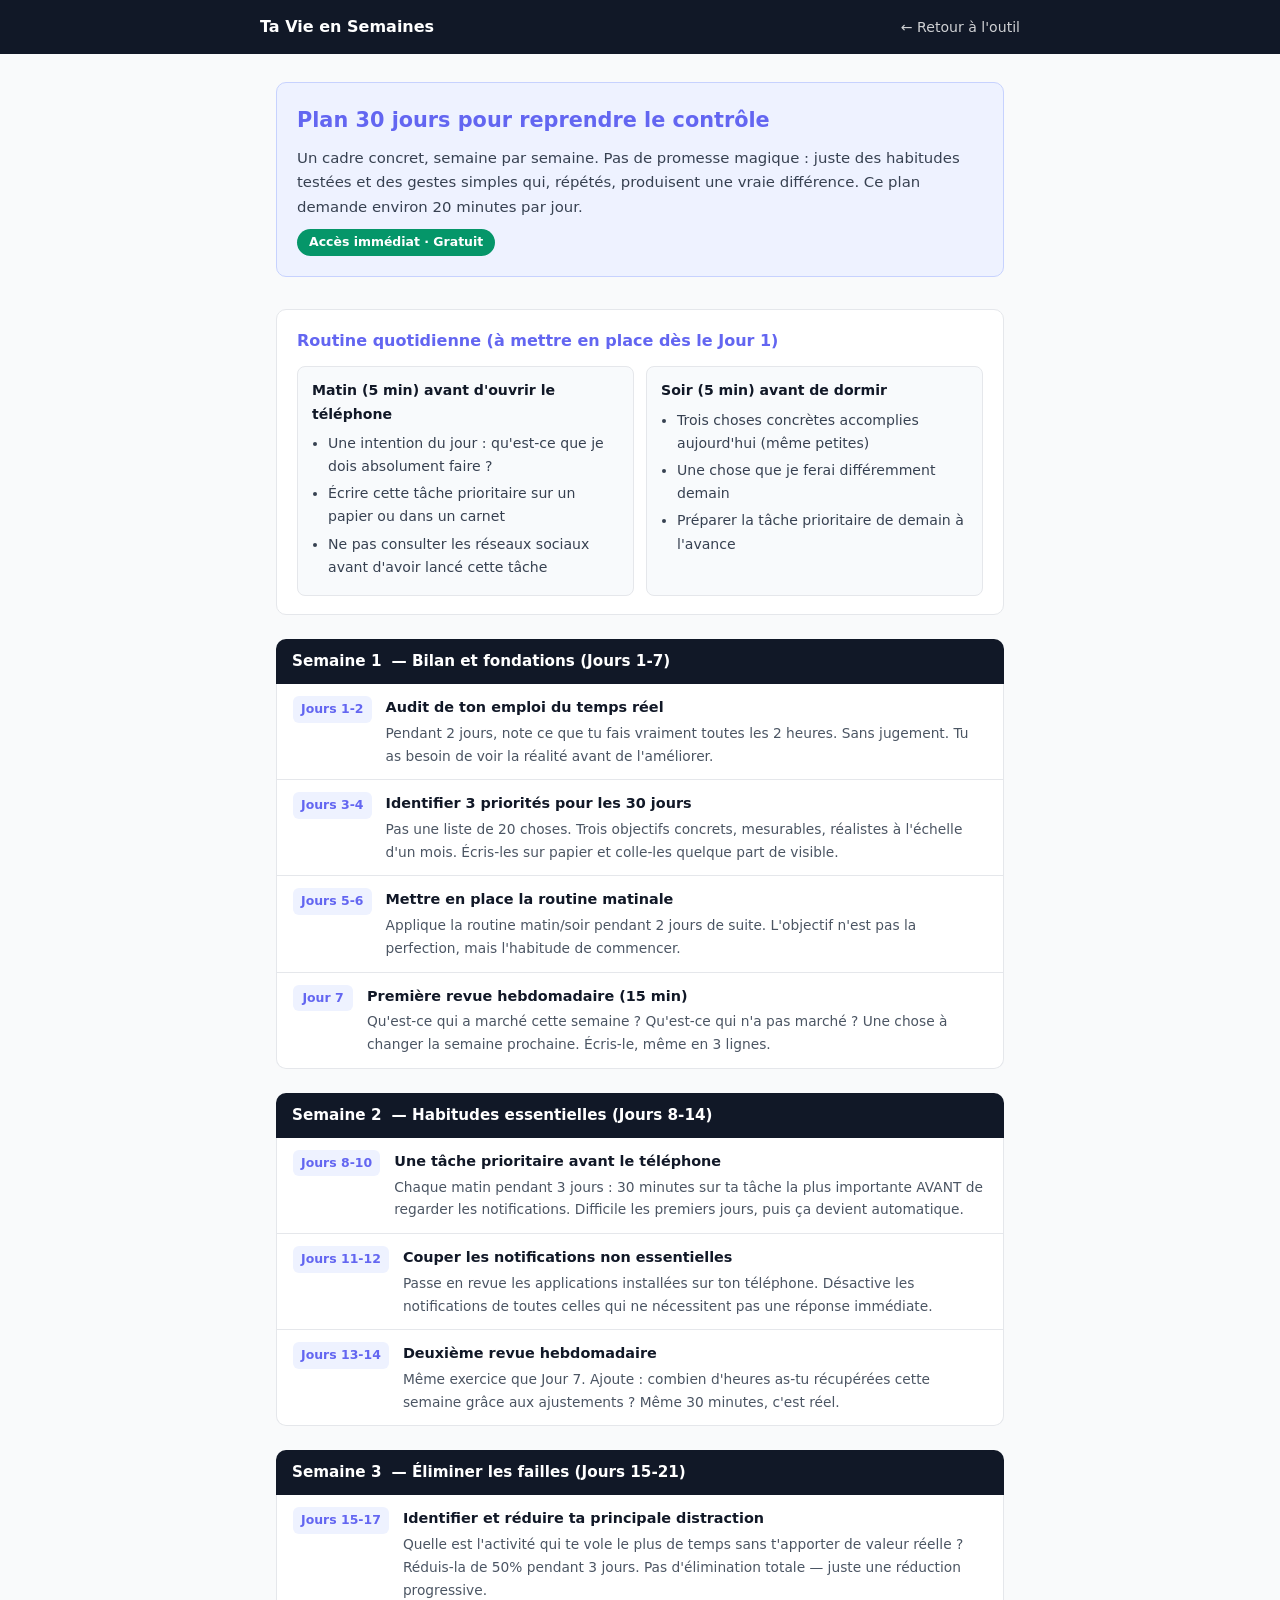
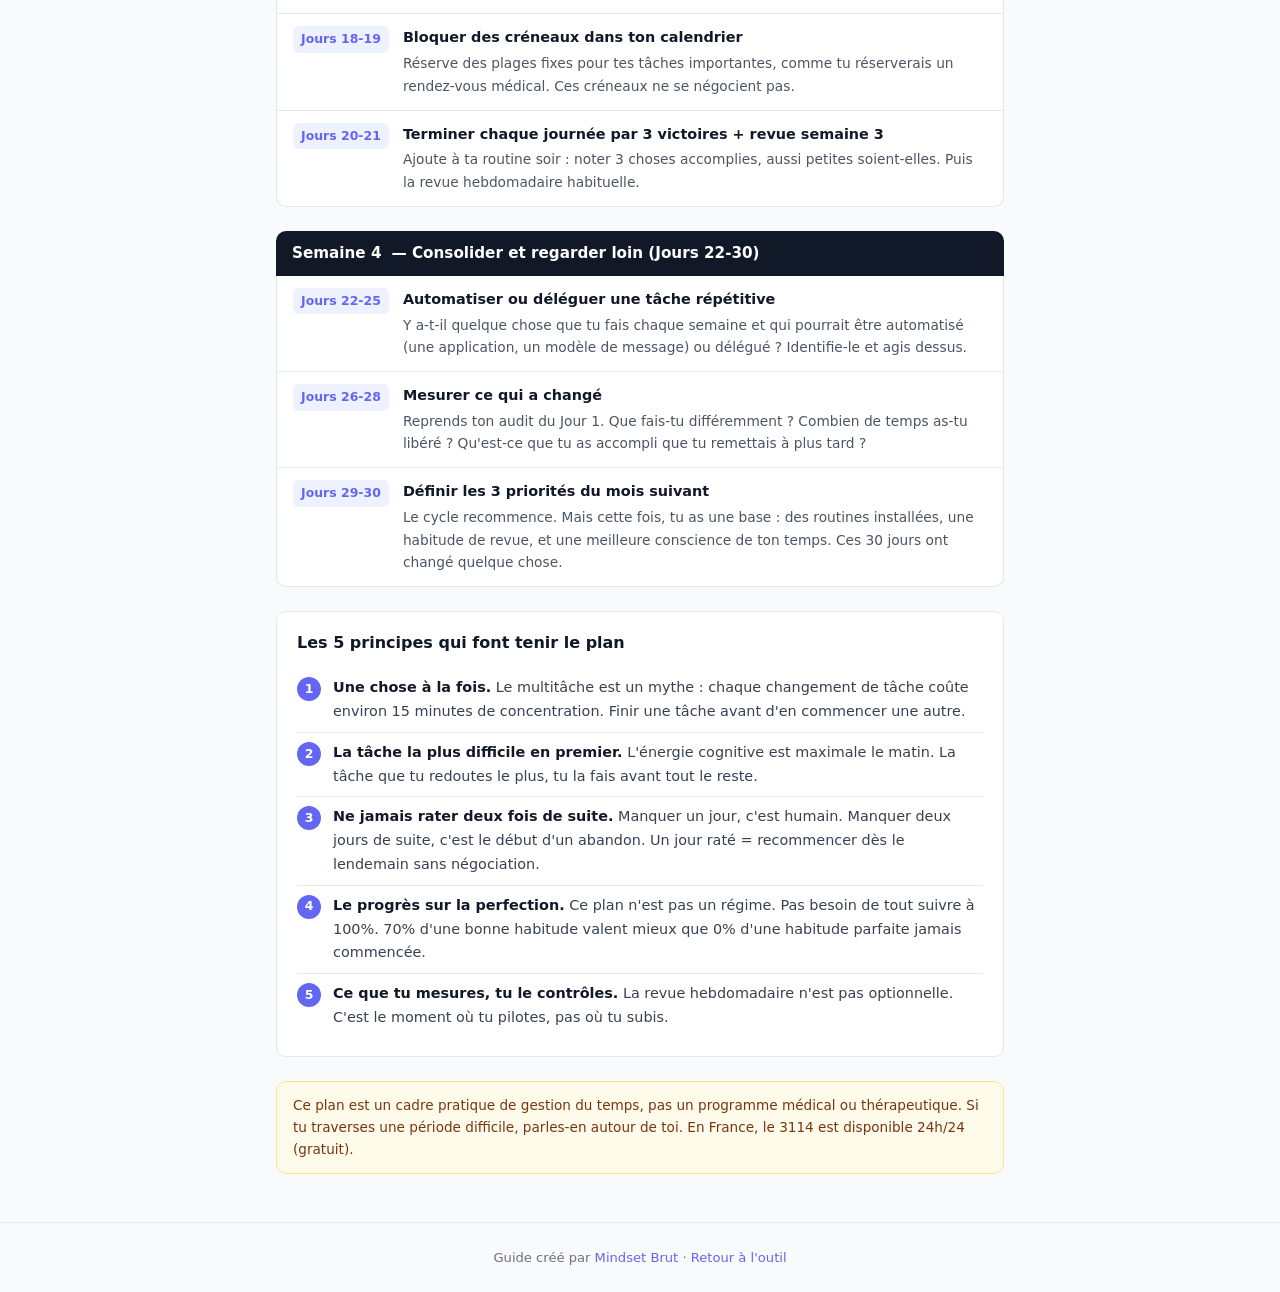
==== guides/plan-30-jours.html @ 94f1faed "Lead magnet instantane : guide plan-30-jours.html + success state avec lien direct + cleanup (BOS 29" ====
<!DOCTYPE html>
<html lang="fr">
<head>
  <meta charset="UTF-8" />
  <meta name="viewport" content="width=device-width, initial-scale=1.0" />
  <title>Plan 30 jours pour reprendre le contrôle | Ta Vie en Semaines</title>
  <meta name="description" content="Un plan de 30 jours concret et sobre pour reprendre le contrôle de ton temps. Routines quotidiennes, révisions hebdomadaires et habitudes durables." />
  <meta name="robots" content="noindex, follow" />
  <style>
    :root {
      --bg: #f9fafb;
      --surface: #ffffff;
      --primary: #111827;
      --accent: #6366f1;
      --accent-light: #eef2ff;
      --success: #059669;
      --border: #e5e7eb;
      --text: #111827;
      --text-muted: #6b7280;
      --radius: 10px;
      --font: 'Segoe UI', system-ui, sans-serif;
    }
    *, *::before, *::after { box-sizing: border-box; margin: 0; padding: 0; }
    html { font-size: 16px; scroll-behavior: smooth; }
    body { font-family: var(--font); background: var(--bg); color: var(--text); line-height: 1.65; }

    header { background: #111827; padding: 14px 20px; }
    .header-inner { max-width: 760px; margin: 0 auto; display: flex; align-items: center; justify-content: space-between; }
    .brand { color: #fff; font-weight: 700; font-size: 1rem; text-decoration: none; }
    .header-back { color: rgba(255,255,255,.8); font-size: .88rem; text-decoration: none; }
    .header-back:hover { color: #fff; }

    main { max-width: 760px; margin: 0 auto; padding: 28px 16px 48px; }

    .intro { background: var(--accent-light); border: 1px solid #c7d2fe; border-radius: var(--radius); padding: 20px; margin-bottom: 32px; }
    .intro h1 { font-size: 1.3rem; color: var(--accent); margin-bottom: 8px; }
    .intro p { font-size: .93rem; color: #374151; }
    .intro .badge { display: inline-block; background: var(--success); color: #fff; border-radius: 20px; font-size: .78rem; font-weight: 600; padding: 3px 12px; margin-top: 10px; }

    /* Daily routine box */
    .routine-box { background: var(--surface); border: 1px solid var(--border); border-radius: var(--radius); padding: 18px 20px; margin-bottom: 24px; }
    .routine-box h2 { font-size: 1rem; font-weight: 700; color: var(--accent); margin-bottom: 12px; display: flex; align-items: center; gap: 8px; }
    .routine-grid { display: grid; grid-template-columns: 1fr 1fr; gap: 12px; }
    .routine-card { background: #f8fafc; border: 1px solid var(--border); border-radius: 8px; padding: 12px 14px; }
    .routine-card-title { font-weight: 700; font-size: .88rem; color: var(--primary); margin-bottom: 6px; }
    .routine-card ul { padding-left: 16px; font-size: .88rem; color: #374151; }
    .routine-card ul li { margin-bottom: 4px; }
    @media (max-width: 480px) { .routine-grid { grid-template-columns: 1fr; } }

    /* Week blocks */
    .week { margin-bottom: 24px; }
    .week-header { background: var(--primary); color: #fff; border-radius: var(--radius) var(--radius) 0 0; padding: 10px 16px; font-weight: 700; font-size: .95rem; display: flex; align-items: center; gap: 10px; }
    .week-body { background: var(--surface); border: 1px solid var(--border); border-top: none; border-radius: 0 0 var(--radius) var(--radius); }
    .day-block { padding: 12px 16px; border-bottom: 1px solid var(--border); display: flex; gap: 14px; align-items: flex-start; }
    .day-block:last-child { border-bottom: none; }
    .day-label { background: var(--accent-light); color: var(--accent); border-radius: 6px; padding: 3px 8px; font-size: .78rem; font-weight: 700; min-width: 60px; text-align: center; flex-shrink: 0; }
    .day-content { font-size: .9rem; }
    .day-content strong { color: var(--primary); }
    .day-content p { color: #4b5563; margin-top: 2px; font-size: .86rem; }

    /* Rules */
    .rules { background: var(--surface); border: 1px solid var(--border); border-radius: var(--radius); padding: 18px 20px; margin-bottom: 24px; }
    .rules h2 { font-size: 1rem; font-weight: 700; color: var(--primary); margin-bottom: 12px; }
    .rule { display: flex; gap: 12px; align-items: flex-start; padding: 8px 0; border-bottom: 1px solid var(--border); }
    .rule:last-child { border-bottom: none; }
    .rule-num { background: var(--accent); color: #fff; border-radius: 50%; width: 24px; height: 24px; display: flex; align-items: center; justify-content: center; font-size: .78rem; font-weight: 700; flex-shrink: 0; margin-top: 1px; }
    .rule-text { font-size: .9rem; color: #374151; }
    .rule-text strong { color: var(--primary); }

    /* Disclaimer */
    .disclaimer { background: #fffbeb; border: 1px solid #fde68a; border-radius: var(--radius); padding: 12px 16px; font-size: .85rem; color: #78350f; margin-top: 24px; }

    footer { text-align: center; padding: 24px 16px; font-size: .82rem; color: var(--text-muted); border-top: 1px solid var(--border); }
    footer a { color: var(--accent); text-decoration: none; }

    @media print { header, footer, .disclaimer { display: none; } main { padding: 0; } }
  </style>
</head>
<body>

<header>
  <div class="header-inner">
    <a href="../index.html" class="brand">Ta Vie en Semaines</a>
    <a href="../index.html" class="header-back">← Retour à l'outil</a>
  </div>
</header>

<main>

  <div class="intro">
    <h1>Plan 30 jours pour reprendre le contrôle</h1>
    <p>Un cadre concret, semaine par semaine. Pas de promesse magique : juste des habitudes testées et des gestes simples qui, répétés, produisent une vraie différence. Ce plan demande environ 20 minutes par jour.</p>
    <span class="badge">Accès immédiat · Gratuit</span>
  </div>

  <!-- Routine quotidienne -->
  <div class="routine-box">
    <h2>Routine quotidienne (à mettre en place dès le Jour 1)</h2>
    <div class="routine-grid">
      <div class="routine-card">
        <div class="routine-card-title">Matin (5 min) avant d'ouvrir le téléphone</div>
        <ul>
          <li>Une intention du jour : qu'est-ce que je dois absolument faire ?</li>
          <li>Écrire cette tâche prioritaire sur un papier ou dans un carnet</li>
          <li>Ne pas consulter les réseaux sociaux avant d'avoir lancé cette tâche</li>
        </ul>
      </div>
      <div class="routine-card">
        <div class="routine-card-title">Soir (5 min) avant de dormir</div>
        <ul>
          <li>Trois choses concrètes accomplies aujourd'hui (même petites)</li>
          <li>Une chose que je ferai différemment demain</li>
          <li>Préparer la tâche prioritaire de demain à l'avance</li>
        </ul>
      </div>
    </div>
  </div>

  <!-- Semaine 1 -->
  <div class="week">
    <div class="week-header"><span>Semaine 1</span> — Bilan et fondations (Jours 1-7)</div>
    <div class="week-body">
      <div class="day-block">
        <div class="day-label">Jours 1-2</div>
        <div class="day-content">
          <strong>Audit de ton emploi du temps réel</strong>
          <p>Pendant 2 jours, note ce que tu fais vraiment toutes les 2 heures. Sans jugement. Tu as besoin de voir la réalité avant de l'améliorer.</p>
        </div>
      </div>
      <div class="day-block">
        <div class="day-label">Jours 3-4</div>
        <div class="day-content">
          <strong>Identifier 3 priorités pour les 30 jours</strong>
          <p>Pas une liste de 20 choses. Trois objectifs concrets, mesurables, réalistes à l'échelle d'un mois. Écris-les sur papier et colle-les quelque part de visible.</p>
        </div>
      </div>
      <div class="day-block">
        <div class="day-label">Jours 5-6</div>
        <div class="day-content">
          <strong>Mettre en place la routine matinale</strong>
          <p>Applique la routine matin/soir pendant 2 jours de suite. L'objectif n'est pas la perfection, mais l'habitude de commencer.</p>
        </div>
      </div>
      <div class="day-block">
        <div class="day-label">Jour 7</div>
        <div class="day-content">
          <strong>Première revue hebdomadaire (15 min)</strong>
          <p>Qu'est-ce qui a marché cette semaine ? Qu'est-ce qui n'a pas marché ? Une chose à changer la semaine prochaine. Écris-le, même en 3 lignes.</p>
        </div>
      </div>
    </div>
  </div>

  <!-- Semaine 2 -->
  <div class="week">
    <div class="week-header"><span>Semaine 2</span> — Habitudes essentielles (Jours 8-14)</div>
    <div class="week-body">
      <div class="day-block">
        <div class="day-label">Jours 8-10</div>
        <div class="day-content">
          <strong>Une tâche prioritaire avant le téléphone</strong>
          <p>Chaque matin pendant 3 jours : 30 minutes sur ta tâche la plus importante AVANT de regarder les notifications. Difficile les premiers jours, puis ça devient automatique.</p>
        </div>
      </div>
      <div class="day-block">
        <div class="day-label">Jours 11-12</div>
        <div class="day-content">
          <strong>Couper les notifications non essentielles</strong>
          <p>Passe en revue les applications installées sur ton téléphone. Désactive les notifications de toutes celles qui ne nécessitent pas une réponse immédiate.</p>
        </div>
      </div>
      <div class="day-block">
        <div class="day-label">Jours 13-14</div>
        <div class="day-content">
          <strong>Deuxième revue hebdomadaire</strong>
          <p>Même exercice que Jour 7. Ajoute : combien d'heures as-tu récupérées cette semaine grâce aux ajustements ? Même 30 minutes, c'est réel.</p>
        </div>
      </div>
    </div>
  </div>

  <!-- Semaine 3 -->
  <div class="week">
    <div class="week-header"><span>Semaine 3</span> — Éliminer les failles (Jours 15-21)</div>
    <div class="week-body">
      <div class="day-block">
        <div class="day-label">Jours 15-17</div>
        <div class="day-content">
          <strong>Identifier et réduire ta principale distraction</strong>
          <p>Quelle est l'activité qui te vole le plus de temps sans t'apporter de valeur réelle ? Réduis-la de 50% pendant 3 jours. Pas d'élimination totale — juste une réduction progressive.</p>
        </div>
      </div>
      <div class="day-block">
        <div class="day-label">Jours 18-19</div>
        <div class="day-content">
          <strong>Bloquer des créneaux dans ton calendrier</strong>
          <p>Réserve des plages fixes pour tes tâches importantes, comme tu réserverais un rendez-vous médical. Ces créneaux ne se négocient pas.</p>
        </div>
      </div>
      <div class="day-block">
        <div class="day-label">Jours 20-21</div>
        <div class="day-content">
          <strong>Terminer chaque journée par 3 victoires + revue semaine 3</strong>
          <p>Ajoute à ta routine soir : noter 3 choses accomplies, aussi petites soient-elles. Puis la revue hebdomadaire habituelle.</p>
        </div>
      </div>
    </div>
  </div>

  <!-- Semaine 4 -->
  <div class="week">
    <div class="week-header"><span>Semaine 4</span> — Consolider et regarder loin (Jours 22-30)</div>
    <div class="week-body">
      <div class="day-block">
        <div class="day-label">Jours 22-25</div>
        <div class="day-content">
          <strong>Automatiser ou déléguer une tâche répétitive</strong>
          <p>Y a-t-il quelque chose que tu fais chaque semaine et qui pourrait être automatisé (une application, un modèle de message) ou délégué ? Identifie-le et agis dessus.</p>
        </div>
      </div>
      <div class="day-block">
        <div class="day-label">Jours 26-28</div>
        <div class="day-content">
          <strong>Mesurer ce qui a changé</strong>
          <p>Reprends ton audit du Jour 1. Que fais-tu différemment ? Combien de temps as-tu libéré ? Qu'est-ce que tu as accompli que tu remettais à plus tard ?</p>
        </div>
      </div>
      <div class="day-block">
        <div class="day-label">Jours 29-30</div>
        <div class="day-content">
          <strong>Définir les 3 priorités du mois suivant</strong>
          <p>Le cycle recommence. Mais cette fois, tu as une base : des routines installées, une habitude de revue, et une meilleure conscience de ton temps. Ces 30 jours ont changé quelque chose.</p>
        </div>
      </div>
    </div>
  </div>

  <!-- Règles de base -->
  <div class="rules">
    <h2>Les 5 principes qui font tenir le plan</h2>
    <div class="rule">
      <div class="rule-num">1</div>
      <div class="rule-text"><strong>Une chose à la fois.</strong> Le multitâche est un mythe : chaque changement de tâche coûte environ 15 minutes de concentration. Finir une tâche avant d'en commencer une autre.</div>
    </div>
    <div class="rule">
      <div class="rule-num">2</div>
      <div class="rule-text"><strong>La tâche la plus difficile en premier.</strong> L'énergie cognitive est maximale le matin. La tâche que tu redoutes le plus, tu la fais avant tout le reste.</div>
    </div>
    <div class="rule">
      <div class="rule-num">3</div>
      <div class="rule-text"><strong>Ne jamais rater deux fois de suite.</strong> Manquer un jour, c'est humain. Manquer deux jours de suite, c'est le début d'un abandon. Un jour raté = recommencer dès le lendemain sans négociation.</div>
    </div>
    <div class="rule">
      <div class="rule-num">4</div>
      <div class="rule-text"><strong>Le progrès sur la perfection.</strong> Ce plan n'est pas un régime. Pas besoin de tout suivre à 100%. 70% d'une bonne habitude valent mieux que 0% d'une habitude parfaite jamais commencée.</div>
    </div>
    <div class="rule">
      <div class="rule-num">5</div>
      <div class="rule-text"><strong>Ce que tu mesures, tu le contrôles.</strong> La revue hebdomadaire n'est pas optionnelle. C'est le moment où tu pilotes, pas où tu subis.</div>
    </div>
  </div>

  <div class="disclaimer">
    Ce plan est un cadre pratique de gestion du temps, pas un programme médical ou thérapeutique. Si tu traverses une période difficile, parles-en autour de toi. En France, le 3114 est disponible 24h/24 (gratuit).
  </div>

</main>

<footer>
  <p>Guide créé par <a href="https://www.youtube.com/@mindsetbrutfr" target="_blank" rel="noopener">Mindset Brut</a>
     · <a href="../index.html">Retour à l'outil</a></p>
</footer>

</body>
</html>
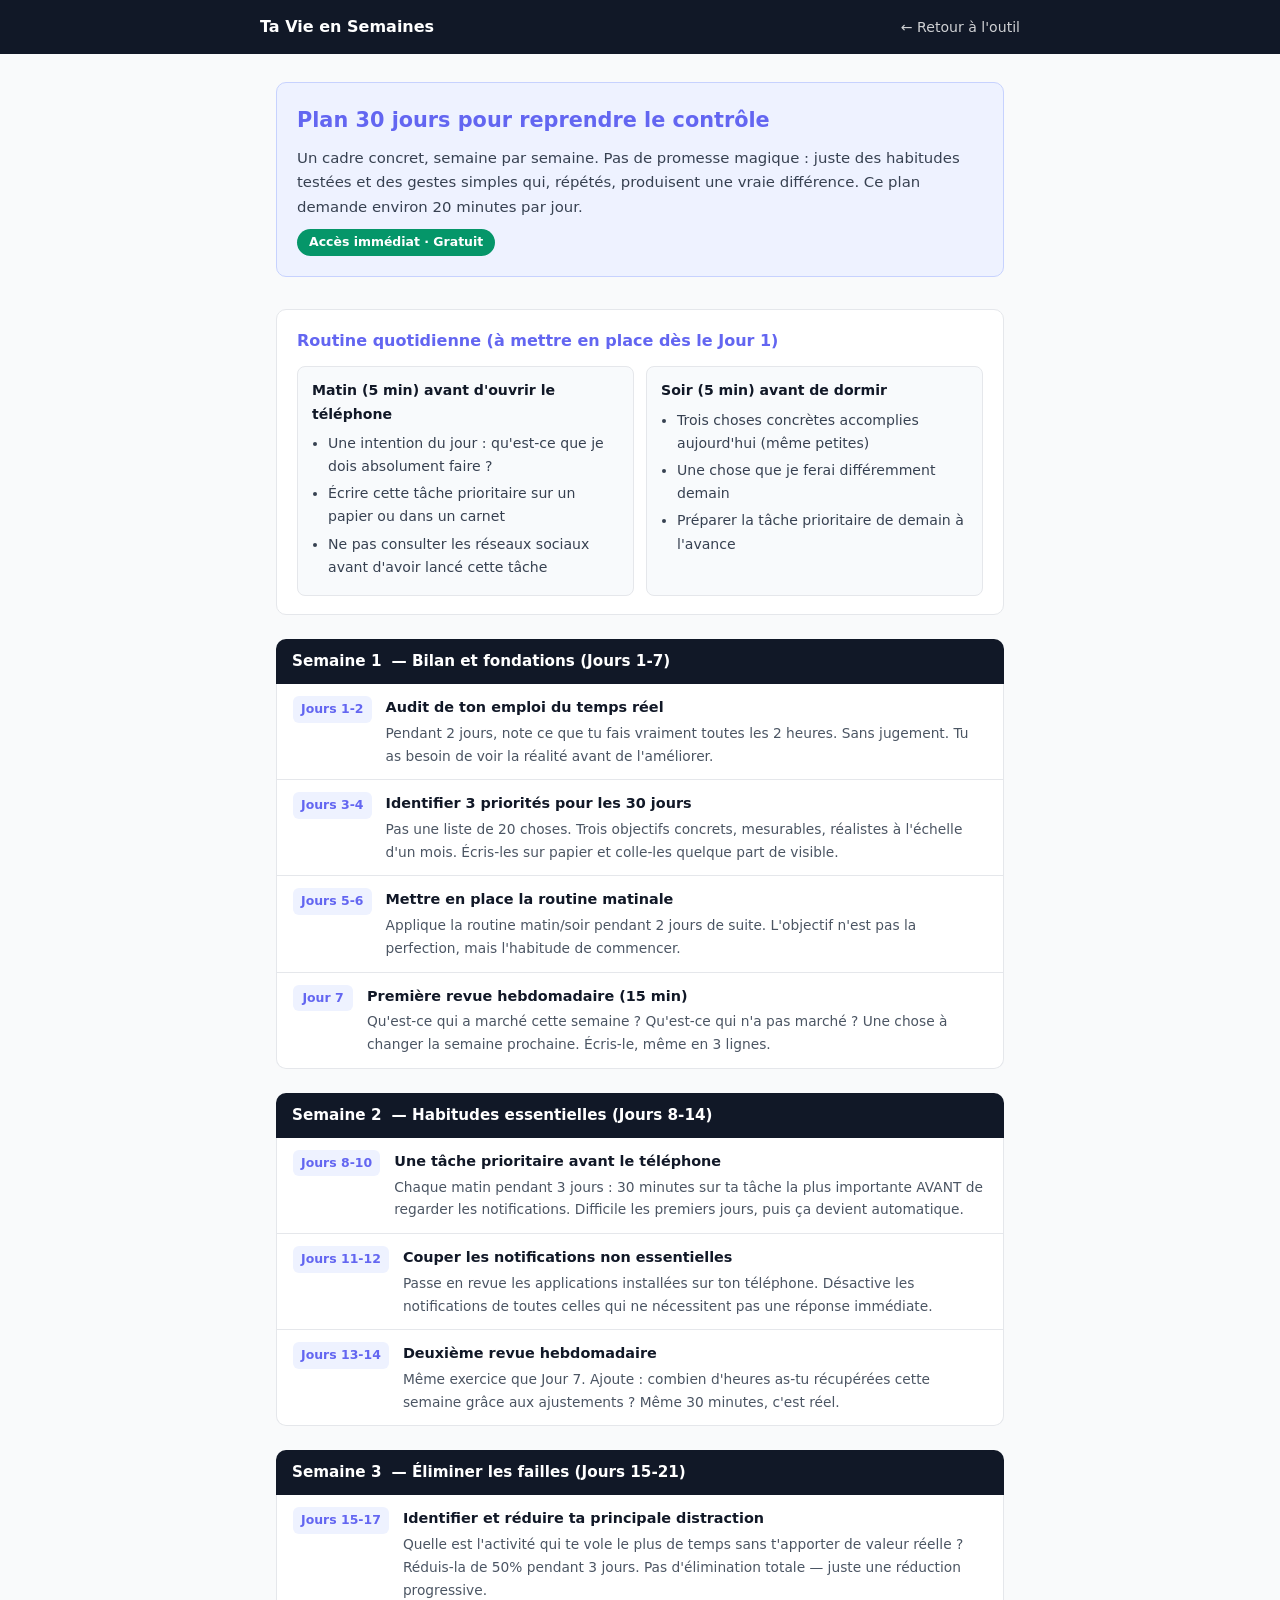
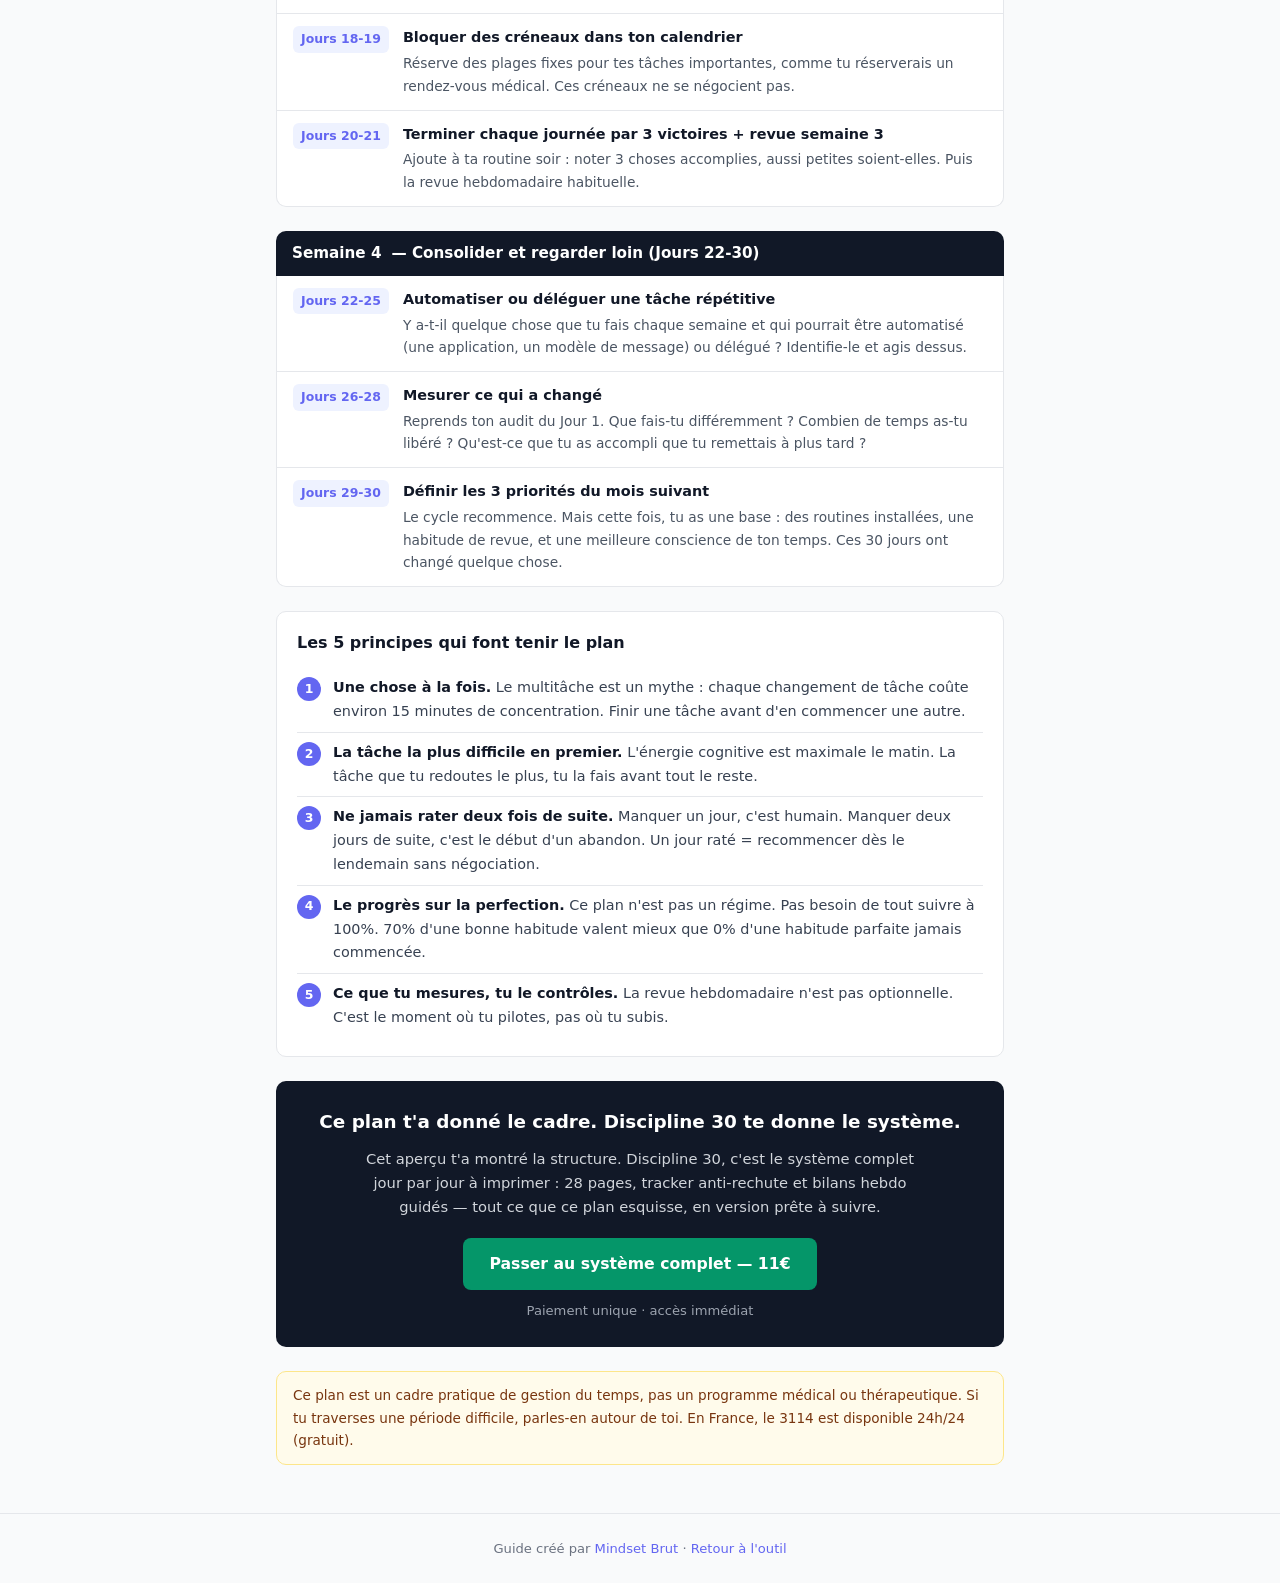
==== commit 0244023c: "Fix fuite conversion: upsell Discipline 30 (guide anti-cannibalisation + success state) (BOS 29/06)" ====
--- a/guides/plan-30-jours.html
+++ b/guides/plan-30-jours.html
@@ -70,6 +70,14 @@
     /* Disclaimer */
     .disclaimer { background: #fffbeb; border: 1px solid #fde68a; border-radius: var(--radius); padding: 12px 16px; font-size: .85rem; color: #78350f; margin-top: 24px; }
 
+    /* Upsell Discipline 30 */
+    .upsell { background: var(--primary); color: #fff; border-radius: var(--radius); padding: 26px 22px; margin-bottom: 24px; text-align: center; }
+    .upsell h2 { font-size: 1.15rem; font-weight: 700; color: #fff; margin-bottom: 10px; }
+    .upsell p { font-size: .92rem; color: #d1d5db; margin-bottom: 18px; max-width: 560px; margin-left: auto; margin-right: auto; }
+    .upsell .upsell-cta { display: inline-block; background: var(--success); color: #fff; font-weight: 700; font-size: .98rem; text-decoration: none; padding: 13px 26px; border-radius: 8px; }
+    .upsell .upsell-cta:hover { background: #047857; }
+    .upsell .upsell-price { display: block; margin-top: 10px; font-size: .82rem; color: #9ca3af; }
+
     footer { text-align: center; padding: 24px 16px; font-size: .82rem; color: var(--text-muted); border-top: 1px solid var(--border); }
     footer a { color: var(--accent); text-decoration: none; }
 
@@ -260,6 +268,14 @@
     </div>
   </div>
 
+  <!-- Upsell Discipline 30 -->
+  <div class="upsell">
+    <h2>Ce plan t'a donné le cadre. Discipline 30 te donne le système.</h2>
+    <p>Cet aperçu t'a montré la structure. Discipline 30, c'est le système complet jour par jour à imprimer : 28 pages, tracker anti-rechute et bilans hebdo guidés — tout ce que ce plan esquisse, en version prête à suivre.</p>
+    <a class="upsell-cta" href="https://boutiquefred.gumroad.com/l/discipline-30" target="_blank" rel="noopener">Passer au système complet — 11€</a>
+    <span class="upsell-price">Paiement unique · accès immédiat</span>
+  </div>
+
   <div class="disclaimer">
     Ce plan est un cadre pratique de gestion du temps, pas un programme médical ou thérapeutique. Si tu traverses une période difficile, parles-en autour de toi. En France, le 3114 est disponible 24h/24 (gratuit).
   </div>
